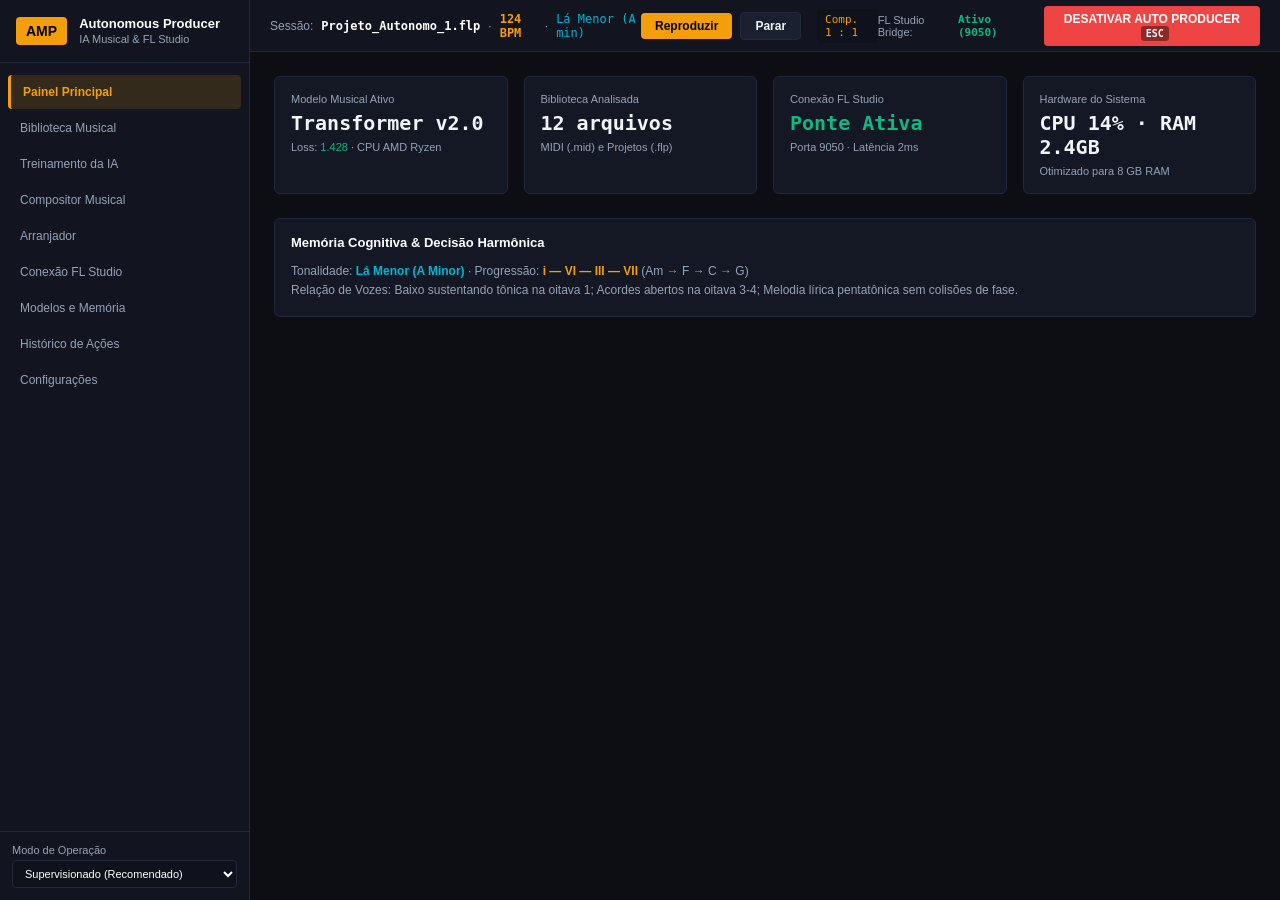
==== frontend/index.html @ 06d30f07 "feat: initialize project structure and base app - Scaffold React/Vite frontend with Tailwind CSS - I" ====
<!DOCTYPE html>
<html lang="pt-BR">
<head>
  <meta charset="UTF-8">
  <meta name="viewport" content="width=device-width, initial-scale=1.0">
  <title>Autonomous Music Producer — IA Musical & FL Studio</title>
  <link rel="stylesheet" href="css/style.css">
</head>
<body>
  <div class="app-container">
    <!-- Sidebar -->
    <aside class="sidebar">
      <div class="brand">
        <div class="brand-icon">AMP</div>
        <div class="brand-text">
          <h2>Autonomous Producer</h2>
          <span>IA Musical & FL Studio</span>
        </div>
      </div>

      <nav class="nav-menu">
        <button class="nav-item active" data-tab="dashboard">Painel Principal</button>
        <button class="nav-item" data-tab="library">Biblioteca Musical</button>
        <button class="nav-item" data-tab="training">Treinamento da IA</button>
        <button class="nav-item" data-tab="composer">Compositor Musical</button>
        <button class="nav-item" data-tab="arranger">Arranjador</button>
        <button class="nav-item" data-tab="fl_studio">Conexão FL Studio</button>
        <button class="nav-item" data-tab="memory">Modelos e Memória</button>
        <button class="nav-item" data-tab="history">Histórico de Ações</button>
        <button class="nav-item" data-tab="settings">Configurações</button>
      </nav>

      <div class="sidebar-footer">
        <label>Modo de Operação</label>
        <select id="autonomousModeSelect">
          <option value="supervised">Supervisionado (Recomendado)</option>
          <option value="assisted">Assistido</option>
          <option value="analysis">Somente Análise</option>
        </select>
      </div>
    </aside>

    <!-- Main Content -->
    <div class="main-viewport">
      <!-- Top Transport Bar -->
      <header class="topbar">
        <div class="session-info">
          <span>Sessão:</span>
          <strong id="sessionProjectName">Projeto_Autonomo_1.flp</strong>
          <span>·</span>
          <span id="sessionBpm" class="highlight">124 BPM</span>
          <span>·</span>
          <span id="sessionKey" class="key-highlight">Lá Menor (A min)</span>
        </div>

        <div class="transport-controls">
          <button id="btnPlay" class="btn btn-primary">Reproduzir</button>
          <button id="btnStop" class="btn btn-secondary">Parar</button>
          <span class="position-counter" id="positionCounter">Comp. 1 : 1</span>
        </div>

        <div class="header-actions">
          <div class="bridge-status">
            <span>FL Studio Bridge:</span>
            <span id="bridgeIndicator" class="status-online">Ativo (9050)</span>
          </div>
          <button id="btnEmergencyStop" class="btn btn-danger" title="Desativar Auto Producer (Atalho: ESC)">
            DESATIVAR AUTO PRODUCER <kbd style="background: rgba(0,0,0,0.4); padding: 2px 5px; border-radius: 3px; font-family: monospace; font-size: 10px; margin-left: 6px;">ESC</kbd>
          </button>
        </div>
      </header>

      <!-- Views Container -->
      <main class="content-view" id="contentView">
        <!-- Rendered dynamically by app.js -->
      </main>
    </div>
  </div>

  <script src="js/app.js"></script>
</body>
</html>
---- frontend/css/style.css ----
/* Autonomous Music Producer - CSS Stylesheet */
:root {
  --bg-canvas: #0c0e14;
  --bg-sidebar: #12151f;
  --bg-surface: #141824;
  --bg-surface-elevated: #1a2030;
  --border-color: #22293d;
  --text-main: #f1f5f9;
  --text-muted: #94a3b8;
  --accent-amber: #f59e0b;
  --accent-cyan: #06b6d4;
  --accent-emerald: #10b981;
  --accent-rose: #ef4444;
  --font-sans: -apple-system, BlinkMacSystemFont, "Segoe UI", Roboto, sans-serif;
  --font-mono: ui-monospace, SFMono-Regular, Menlo, Monaco, Consolas, monospace;
}

* {
  box-sizing: border-box;
  margin: 0;
  padding: 0;
}

body {
  font-family: var(--font-sans);
  background: var(--bg-canvas);
  color: var(--text-main);
  height: 100vh;
  overflow: hidden;
  font-size: 13px;
}

.app-container {
  display: flex;
  height: 100vh;
  width: 100vw;
}

.sidebar {
  width: 250px;
  background: var(--bg-sidebar);
  border-right: 1px solid var(--border-color);
  display: flex;
  flex-direction: column;
}

.brand {
  display: flex;
  align-items: center;
  gap: 12px;
  padding: 16px;
  border-bottom: 1px solid var(--border-color);
}

.brand-icon {
  background: var(--accent-amber);
  color: #000;
  font-weight: 900;
  padding: 6px 10px;
  border-radius: 4px;
  font-size: 14px;
}

.brand-text h2 {
  font-size: 13px;
  font-weight: 700;
  color: #fff;
}

.brand-text span {
  font-size: 11px;
  color: var(--text-muted);
}

.nav-menu {
  flex: 1;
  padding: 12px 8px;
  display: flex;
  flex-direction: column;
  gap: 2px;
  overflow-y: auto;
}

.nav-item {
  background: transparent;
  border: none;
  color: var(--text-muted);
  text-align: left;
  padding: 10px 12px;
  border-radius: 4px;
  font-size: 12px;
  font-weight: 500;
  cursor: pointer;
  transition: all 0.15s ease;
}

.nav-item:hover {
  background: rgba(255, 255, 255, 0.05);
  color: #fff;
}

.nav-item.active {
  background: rgba(245, 158, 11, 0.15);
  color: var(--accent-amber);
  font-weight: 700;
  border-left: 3px solid var(--accent-amber);
}

.sidebar-footer {
  padding: 12px;
  border-top: 1px solid var(--border-color);
}

.sidebar-footer label {
  display: block;
  font-size: 11px;
  color: var(--text-muted);
  margin-bottom: 4px;
}

.sidebar-footer select {
  width: 100%;
  background: #0f121a;
  border: 1px solid var(--border-color);
  color: #fff;
  padding: 6px 8px;
  border-radius: 4px;
  font-size: 11px;
}

.main-viewport {
  flex: 1;
  display: flex;
  flex-direction: column;
  overflow: hidden;
}

.topbar {
  height: 52px;
  background: var(--bg-sidebar);
  border-bottom: 1px solid var(--border-color);
  display: flex;
  align-items: center;
  justify-content: space-between;
  padding: 0 20px;
}

.session-info {
  display: flex;
  align-items: center;
  gap: 8px;
  font-size: 12px;
  color: var(--text-muted);
}

.session-info strong {
  color: #fff;
  font-family: var(--font-mono);
}

.highlight {
  color: var(--accent-amber);
  font-family: var(--font-mono);
  font-weight: 600;
}

.key-highlight {
  color: var(--accent-cyan);
  font-family: var(--font-mono);
}

.transport-controls {
  display: flex;
  align-items: center;
  gap: 8px;
}

.position-counter {
  font-family: var(--font-mono);
  background: #0f121a;
  padding: 4px 8px;
  border-radius: 4px;
  color: var(--accent-amber);
  font-size: 11px;
  margin-left: 8px;
}

.btn {
  padding: 6px 14px;
  border-radius: 4px;
  font-size: 12px;
  font-weight: 600;
  border: none;
  cursor: pointer;
  transition: background 0.15s ease;
}

.btn-primary {
  background: var(--accent-amber);
  color: #000;
}

.btn-primary:hover {
  background: #fbbf24;
}

.btn-secondary {
  background: var(--bg-surface-elevated);
  color: var(--text-main);
  border: 1px solid var(--border-color);
}

.btn-secondary:hover {
  background: #232a3d;
}

.btn-danger {
  background: var(--accent-rose);
  color: #fff;
}

.btn-danger:hover {
  background: #dc2626;
}

.header-actions {
  display: flex;
  align-items: center;
  gap: 16px;
}

.bridge-status {
  font-size: 11px;
  color: var(--text-muted);
  display: flex;
  align-items: center;
  gap: 6px;
}

.status-online {
  color: var(--accent-emerald);
  font-weight: 700;
  font-family: var(--font-mono);
}

.content-view {
  flex: 1;
  padding: 24px;
  overflow-y: auto;
}

.grid-cards {
  display: grid;
  grid-template-columns: repeat(4, 1fr);
  gap: 16px;
  margin-bottom: 24px;
}

.card {
  background: var(--bg-surface);
  border: 1px solid var(--border-color);
  border-radius: 6px;
  padding: 16px;
}

.card-title {
  font-size: 11px;
  color: var(--text-muted);
}

.card-value {
  font-size: 20px;
  font-weight: 700;
  margin: 6px 0;
  font-family: var(--font-mono);
}

.card-meta {
  font-size: 11px;
  color: var(--text-muted);
}

.table-container {
  background: var(--bg-surface);
  border: 1px solid var(--border-color);
  border-radius: 6px;
  overflow: hidden;
}

table {
  width: 100%;
  border-collapse: collapse;
  font-size: 12px;
}

th {
  background: var(--bg-sidebar);
  padding: 10px 14px;
  text-align: left;
  font-weight: 600;
  color: var(--text-muted);
  border-bottom: 1px solid var(--border-color);
}

td {
  padding: 12px 14px;
  border-bottom: 1px solid rgba(255, 255, 255, 0.04);
  font-family: var(--font-mono);
}

tr:hover td {
  background: rgba(255, 255, 255, 0.02);
}
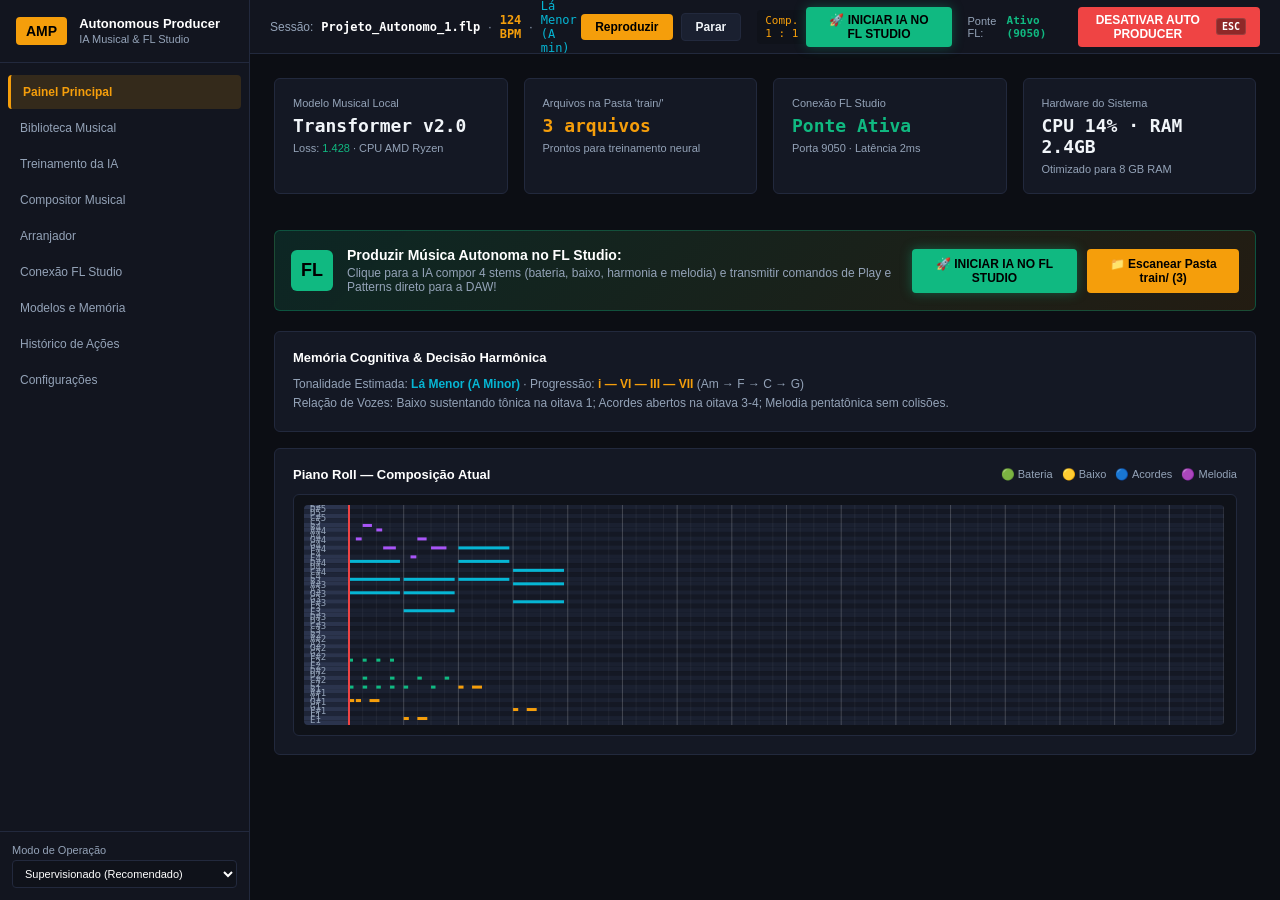
==== commit ca6e8362: "feat: implement native FLP file generation Add FlpParser class to generate native FL Studio project " ====
--- a/frontend/index.html
+++ b/frontend/index.html
@@ -60,8 +60,11 @@
         </div>
 
         <div class="header-actions">
+          <button id="btnStartFLStudioTop" class="btn btn-success" title="Iniciar Produção Autônoma no FL Studio" style="box-shadow: 0 0 12px rgba(16, 185, 129, 0.35); font-weight: 700;">
+            🚀 INICIAR IA NO FL STUDIO
+          </button>
           <div class="bridge-status">
-            <span>FL Studio Bridge:</span>
+            <span>Ponte FL:</span>
             <span id="bridgeIndicator" class="status-online">Ativo (9050)</span>
           </div>
           <button id="btnEmergencyStop" class="btn btn-danger" title="Desativar Auto Producer (Atalho: ESC)">
--- a/frontend/css/style.css
+++ b/frontend/css/style.css
@@ -10,6 +10,7 @@
   --accent-amber: #f59e0b;
   --accent-cyan: #06b6d4;
   --accent-emerald: #10b981;
+  --accent-purple: #a855f7;
   --accent-rose: #ef4444;
   --font-sans: -apple-system, BlinkMacSystemFont, "Segoe UI", Roboto, sans-serif;
   --font-mono: ui-monospace, SFMono-Regular, Menlo, Monaco, Consolas, monospace;
@@ -136,7 +137,7 @@
 }
 
 .topbar {
-  height: 52px;
+  height: 54px;
   background: var(--bg-sidebar);
   border-bottom: 1px solid var(--border-color);
   display: flex;
@@ -192,7 +193,10 @@
   font-weight: 600;
   border: none;
   cursor: pointer;
-  transition: background 0.15s ease;
+  display: inline-flex;
+  align-items: center;
+  gap: 6px;
+  transition: all 0.15s ease;
 }
 
 .btn-primary {
@@ -212,6 +216,16 @@
 
 .btn-secondary:hover {
   background: #232a3d;
+}
+
+.btn-success {
+  background: var(--accent-emerald);
+  color: #000;
+  font-weight: 700;
+}
+
+.btn-success:hover {
+  background: #34d399;
 }
 
 .btn-danger {
@@ -253,14 +267,15 @@
   display: grid;
   grid-template-columns: repeat(4, 1fr);
   gap: 16px;
-  margin-bottom: 24px;
+  margin-bottom: 20px;
 }
 
 .card {
   background: var(--bg-surface);
   border: 1px solid var(--border-color);
   border-radius: 6px;
-  padding: 16px;
+  padding: 18px;
+  margin-bottom: 16px;
 }
 
 .card-title {
@@ -269,7 +284,7 @@
 }
 
 .card-value {
-  font-size: 20px;
+  font-size: 18px;
   font-weight: 700;
   margin: 6px 0;
   font-family: var(--font-mono);
@@ -280,11 +295,37 @@
   color: var(--text-muted);
 }
 
+.banner-box {
+  background: #141824;
+  border: 1px solid var(--border-color);
+  border-radius: 6px;
+  padding: 16px;
+  margin-bottom: 20px;
+  display: flex;
+  align-items: center;
+  justify-content: space-between;
+}
+
+.banner-info {
+  display: flex;
+  align-items: center;
+  gap: 14px;
+}
+
+.banner-icon {
+  background: rgba(245, 158, 11, 0.15);
+  color: var(--accent-amber);
+  padding: 10px;
+  border-radius: 6px;
+  font-size: 18px;
+}
+
 .table-container {
   background: var(--bg-surface);
   border: 1px solid var(--border-color);
   border-radius: 6px;
   overflow: hidden;
+  margin-top: 14px;
 }
 
 table {
@@ -311,3 +352,57 @@
 tr:hover td {
   background: rgba(255, 255, 255, 0.02);
 }
+
+.piano-roll-container {
+  background: #0f1219;
+  border: 1px solid var(--border-color);
+  border-radius: 6px;
+  padding: 10px;
+  margin-top: 12px;
+  overflow-x: auto;
+}
+
+canvas {
+  display: block;
+  border-radius: 4px;
+}
+
+.controls-row {
+  display: grid;
+  grid-template-columns: repeat(4, 1fr);
+  gap: 14px;
+  margin-bottom: 16px;
+}
+
+.form-group label {
+  display: block;
+  font-size: 11px;
+  color: var(--text-muted);
+  margin-bottom: 6px;
+}
+
+.form-group select,
+.form-group input {
+  width: 100%;
+  background: #0f121a;
+  border: 1px solid var(--border-color);
+  color: #fff;
+  padding: 8px 10px;
+  border-radius: 4px;
+  font-size: 12px;
+  outline: none;
+}
+
+.form-group select:focus,
+.form-group input:focus {
+  border-color: var(--accent-amber);
+}
+
+kbd {
+  background: rgba(0,0,0,0.4);
+  padding: 2px 6px;
+  border-radius: 3px;
+  font-family: var(--font-mono);
+  font-size: 10px;
+  border: 1px solid rgba(255,255,255,0.1);
+}
